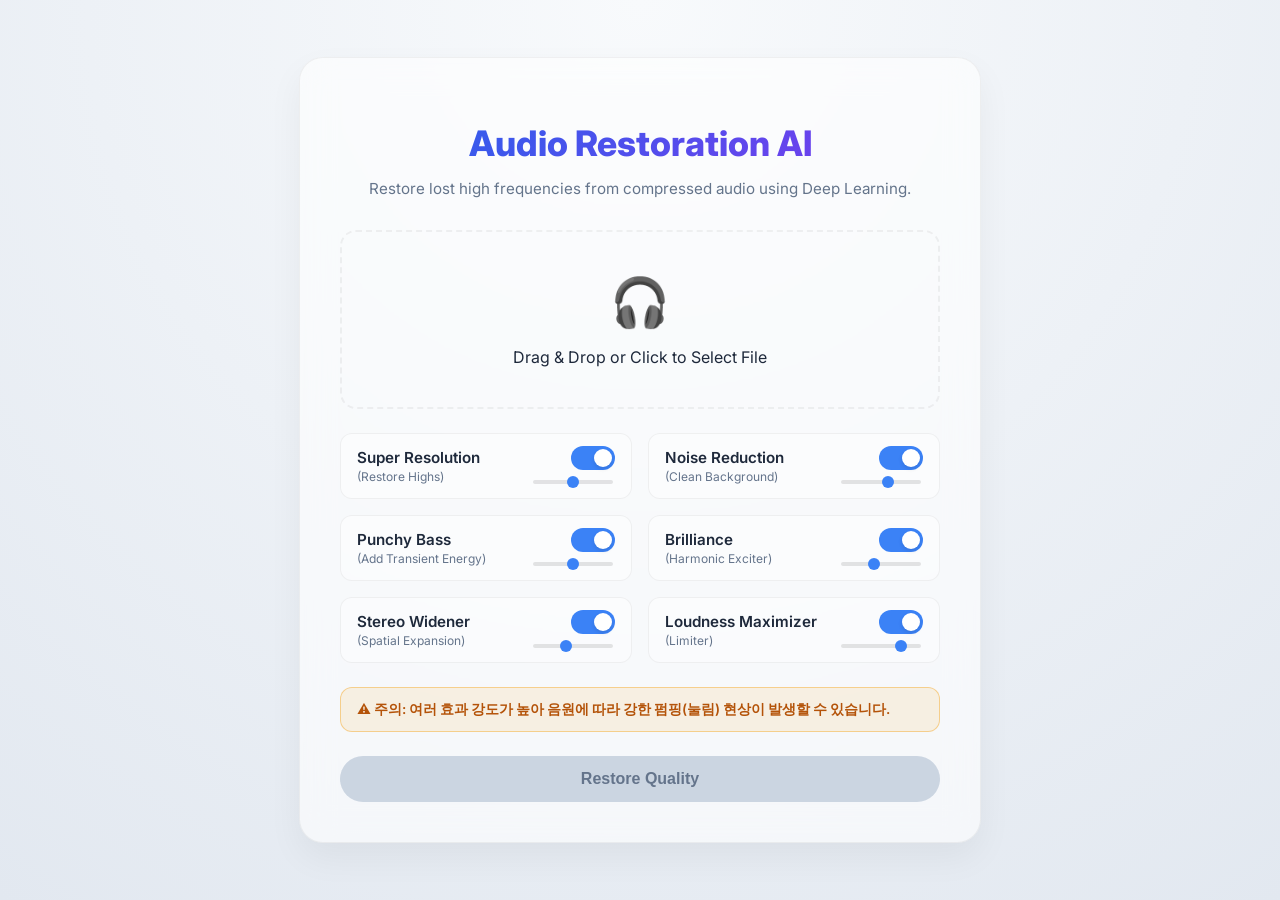
==== test/frontend/index.html @ c13a25f4 "Add files via upload" ====
<!DOCTYPE html>
<html lang="en">
<head>
    <meta charset="UTF-8">
    <meta name="viewport" content="width=device-width, initial-scale=1.0">
    <title>Audio Restoration AI</title>
    <link rel="manifest" href="./manifest.json">
    <link rel="stylesheet" href="index.css">
    <link href="https://fonts.googleapis.com/css2?family=Inter:wght@400;600;800&display=swap" rel="stylesheet">
</head>
<body>
    <div class="container">
        <h1>Audio Restoration AI</h1>
        <p class="subtitle">Restore lost high frequencies from compressed audio using Deep Learning.</p>
        
        <form id="upload-form">
            <div class="upload-area" id="drop-zone">
                <div class="icon">🎧</div>
                <div id="file-name-display">Drag & Drop or Click to Select File</div>
                <input type="file" id="audio-file" accept="audio/*" required>
            </div>
            
            <div class="options-grid">
                <label class="toggle-container">
                    <span>Super Resolution <small>(Restore Highs)</small></span>
                    <div class="control-group">
                        <label class="switch">
                            <input type="checkbox" id="opt-super-res" checked>
                            <span class="slider round"></span>
                        </label>
                        <input type="range" id="val-super-res" min="0" max="100" value="50" class="intensity-slider">
                    </div>
                </label>
                <label class="toggle-container">
                    <span>Noise Reduction <small>(Clean Background)</small></span>
                    <div class="control-group">
                        <label class="switch">
                            <input type="checkbox" id="opt-noise-reduction" checked>
                            <span class="slider round"></span>
                        </label>
                        <input type="range" id="val-noise-reduction" min="0" max="100" value="60" class="intensity-slider">
                    </div>
                </label>
                <label class="toggle-container">
                    <span>Punchy Bass <small>(Add Transient Energy)</small></span>
                    <div class="control-group">
                        <label class="switch">
                            <input type="checkbox" id="opt-punchy-bass" checked>
                            <span class="slider round"></span>
                        </label>
                        <input type="range" id="val-punchy-bass" min="0" max="100" value="50" class="intensity-slider">
                    </div>
                </label>
                <label class="toggle-container">
                    <span>Brilliance <small>(Harmonic Exciter)</small></span>
                    <div class="control-group">
                        <label class="switch">
                            <input type="checkbox" id="opt-brilliance" checked>
                            <span class="slider round"></span>
                        </label>
                        <input type="range" id="val-brilliance" min="0" max="100" value="40" class="intensity-slider">
                    </div>
                </label>
                <label class="toggle-container">
                    <span>Stereo Widener <small>(Spatial Expansion)</small></span>
                    <div class="control-group">
                        <label class="switch">
                            <input type="checkbox" id="opt-stereo" checked>
                            <span class="slider round"></span>
                        </label>
                        <input type="range" id="val-stereo" min="0" max="100" value="40" class="intensity-slider">
                    </div>
                </label>
                <label class="toggle-container">
                    <span>Loudness Maximizer <small>(Limiter)</small></span>
                    <div class="control-group">
                        <label class="switch">
                            <input type="checkbox" id="opt-limiter" checked>
                            <span class="slider round"></span>
                        </label>
                        <input type="range" id="val-limiter" min="0" max="100" value="80" class="intensity-slider">
                    </div>
                </label>
            </div>
            
            <div id="warning-box" class="warning-box" style="display: none;"></div>

            <button type="submit" id="submit-btn" class="primary-btn" disabled>Restore Quality</button>
        </form>

        <div class="loader-container" id="loader">
            <div class="loader"></div>
            <div class="status-text">Processing Audio with AI...</div>
        </div>

        <div class="result-area" id="result-area">
            <h3>Restoration Complete!</h3>
            
            <div id="analysis-report" class="analysis-report">
                <h4>📊 전문 마스터링 데이터 리포트</h4>
                <div class="metric">
                    <span class="label">체감 볼륨 (LUFS):</span>
                    <span id="metric-lufs" class="value">--</span>
                </div>
                <div class="metric">
                    <span class="label">다이내믹스 (Crest Factor):</span>
                    <span id="metric-crest" class="value">--</span>
                </div>
                <div class="metric">
                    <span class="label">위상 상관계수 (Phase Corr):</span>
                    <span id="metric-phase" class="value">--</span>
                </div>
                <div id="analysis-feedback" class="feedback-box"></div>
            </div>

            <p style="color: #64748b; font-size: 0.9rem; margin-top: 24px; margin-bottom: 8px;">Original Audio:</p>
            <audio id="original-player" class="audio-player" controls></audio>
            
            <p style="color: #64748b; font-size: 0.9rem; margin-top: 16px; margin-bottom: 8px;">Restored Audio:</p>
            <audio id="restored-player" class="audio-player" controls></audio>
            
            <a href="#" id="download-link" class="download-btn" download>📥 Download High-Quality Audio (.wav)</a>
        </div>
    </div>
    <script src="app.js"></script>
</body>
</html>
---- test/frontend/index.css ----
/* Glassmorphism & Soft Light Theme */
:root {
  --bg-color: #e2e8f0; /* Slate 200 - soft off-white/gray */
  --text-primary: #1e293b; /* Slate 800 */
  --accent-color: #3b82f6; /* Blue 500 */
  --accent-hover: #2563eb; /* Blue 600 */
  --glass-bg: rgba(255, 255, 255, 0.6); /* White glass with opacity */
  --glass-border: rgba(0, 0, 0, 0.05); /* Subtle dark border */
  --error: #ef4444;
}

body {
  margin: 0;
  padding: 0;
  background-color: var(--bg-color);
  color: var(--text-primary);
  font-family: 'Inter', -apple-system, sans-serif;
  min-height: 100vh;
  display: flex;
  flex-direction: column;
  justify-content: center;
  align-items: center;
  overflow-x: hidden;
  background: radial-gradient(circle at top, #f8fafc, #e2e8f0);
}

.container {
  width: 90%;
  max-width: 600px;
  background: var(--glass-bg);
  backdrop-filter: blur(16px);
  -webkit-backdrop-filter: blur(16px);
  border: 1px solid var(--glass-border);
  border-radius: 24px;
  padding: 40px;
  box-shadow: 0 15px 35px rgba(0, 0, 0, 0.05);
  text-align: center;
  transition: transform 0.3s ease, box-shadow 0.3s ease;
}

.container:hover {
  box-shadow: 0 20px 45px rgba(0, 0, 0, 0.08);
}

h1 {
  font-size: 2.2rem;
  margin-bottom: 8px;
  background: linear-gradient(135deg, #2563eb, #7c3aed);
  -webkit-background-clip: text;
  -webkit-text-fill-color: transparent;
  font-weight: 800;
}

p.subtitle {
  color: #64748b;
  margin-bottom: 32px;
  font-size: 0.95rem;
}

.upload-area {
  border: 2px dashed var(--glass-border);
  border-radius: 16px;
  padding: 40px 20px;
  cursor: pointer;
  transition: all 0.3s ease;
  position: relative;
  overflow: hidden;
  margin-bottom: 24px;
}

.upload-area:hover, .upload-area.dragover {
  border-color: var(--accent-color);
  background: rgba(59, 130, 246, 0.05);
}

.upload-area input[type="file"] {
  position: absolute;
  top: 0;
  left: 0;
  width: 100%;
  height: 100%;
  opacity: 0;
  cursor: pointer;
}

.upload-area .icon {
  font-size: 48px;
  margin-bottom: 16px;
}

.primary-btn {
  background: var(--accent-color);
  color: #fff;
  border: none;
  padding: 14px 28px;
  font-size: 1rem;
  font-weight: 600;
  border-radius: 50px;
  cursor: pointer;
  transition: background 0.3s ease, transform 0.2s ease;
  width: 100%;
  box-shadow: 0 4px 14px 0 rgba(59, 130, 246, 0.39);
}

.primary-btn:hover {
  background: var(--accent-hover);
  transform: translateY(-2px);
}

.primary-btn:active {
  transform: translateY(0);
}

.primary-btn:disabled {
  background: #cbd5e1;
  color: #64748b;
  cursor: not-allowed;
  transform: none;
  box-shadow: none;
}

/* Loading Animation */
.loader-container {
  display: none;
  margin-top: 24px;
}

.loader {
  border: 3px solid rgba(0,0,0,0.05);
  border-radius: 50%;
  border-top: 3px solid var(--accent-color);
  width: 24px;
  height: 24px;
  animation: spin 1s linear infinite;
  margin: 0 auto;
}

@keyframes spin {
  0% { transform: rotate(0deg); }
  100% { transform: rotate(360deg); }
}

/* Toggle Switches */
.options-grid {
  display: grid;
  grid-template-columns: 1fr 1fr;
  gap: 16px;
  text-align: left;
  margin-bottom: 24px;
}

@media (max-width: 480px) {
  .options-grid {
    grid-template-columns: 1fr;
  }
}

.toggle-container {
  display: flex;
  justify-content: space-between;
  align-items: center;
  background: rgba(255, 255, 255, 0.4);
  padding: 12px 16px;
  border-radius: 12px;
  border: 1px solid var(--glass-border);
}

.toggle-container span {
  font-size: 0.95rem;
  font-weight: 600;
  color: var(--text-primary);
  display: flex;
  flex-direction: column;
}

.toggle-container small {
  font-size: 0.75rem;
  font-weight: 400;
  color: #64748b;
  margin-top: 2px;
}

/* The switch - the box around the slider */
.switch {
  position: relative;
  display: inline-block;
  width: 44px;
  height: 24px;
  flex-shrink: 0;
}

.switch input { 
  opacity: 0;
  width: 0;
  height: 0;
}

.slider {
  position: absolute;
  cursor: pointer;
  top: 0;
  left: 0;
  right: 0;
  bottom: 0;
  background-color: #cbd5e1;
  transition: .4s;
}

.slider:before {
  position: absolute;
  content: "";
  height: 18px;
  width: 18px;
  left: 3px;
  bottom: 3px;
  background-color: white;
  transition: .4s;
  box-shadow: 0 2px 4px rgba(0,0,0,0.1);
}

input:checked + .slider {
  background-color: var(--accent-color);
}

input:checked + .slider:before {
  transform: translateX(20px);
}

/* Rounded sliders */
.slider.round {
  border-radius: 24px;
}

.slider.round:before {
  border-radius: 50%;
}

.control-group {
  display: flex;
  flex-direction: column;
  align-items: flex-end;
  gap: 8px;
}

.intensity-slider {
  -webkit-appearance: none;
  width: 80px;
  height: 4px;
  background: rgba(0, 0, 0, 0.1);
  border-radius: 2px;
  outline: none;
}

.intensity-slider::-webkit-slider-thumb {
  -webkit-appearance: none;
  appearance: none;
  width: 12px;
  height: 12px;
  border-radius: 50%;
  background: var(--accent-color);
  cursor: pointer;
}

.warning-box {
  background: rgba(245, 158, 11, 0.1);
  border: 1px solid rgba(245, 158, 11, 0.4);
  color: #b45309;
  padding: 12px 16px;
  border-radius: 12px;
  margin-bottom: 24px;
  font-size: 0.85rem;
  font-weight: 600;
  text-align: left;
  line-height: 1.4;
  animation: fadeIn 0.3s ease;
}

.warning-box.danger {
  background: rgba(239, 68, 68, 0.1);
  border-color: rgba(239, 68, 68, 0.4);
  color: #b91c1c;
}

@keyframes fadeIn {
  from { opacity: 0; transform: translateY(-5px); }
  to { opacity: 1; transform: translateY(0); }
}

/* Audio Analysis Report */
.analysis-report {
  background: var(--glass-bg);
  border: 1px solid var(--glass-border);
  border-radius: 12px;
  padding: 16px;
  margin: 20px 0;
  text-align: left;
  box-shadow: 0 4px 6px var(--shadow-color);
}

.analysis-report h4 {
  margin: 0 0 12px 0;
  color: var(--text-primary);
  font-size: 1rem;
}

.metric {
  display: flex;
  justify-content: space-between;
  margin-bottom: 8px;
  font-size: 0.9rem;
}

.metric .label {
  color: #64748b;
}

.metric .value {
  font-weight: 600;
  color: var(--text-primary);
}

.metric .value.warning {
  color: #b45309;
}

.metric .value.danger {
  color: #b91c1c;
}

.metric .value.good {
  color: #15803d;
}

.feedback-box {
  margin-top: 12px;
  padding-top: 12px;
  border-top: 1px dashed rgba(0,0,0,0.1);
  font-size: 0.85rem;
  color: #334155;
  line-height: 1.4;
}

.result-area {
  display: none;
  margin-top: 32px;
  text-align: left;
  border-top: 1px solid var(--glass-border);
  padding-top: 24px;
}

.audio-player {
  width: 100%;
  margin-top: 16px;
  outline: none;
}

.status-text {
  margin-top: 12px;
  font-size: 0.9rem;
  color: #64748b;
}

.download-btn {
  display: inline-block;
  margin-top: 16px;
  text-decoration: none;
  background: rgba(59, 130, 246, 0.1);
  color: var(--accent-color);
  font-weight: 600;
  padding: 10px 20px;
  border-radius: 8px;
  font-size: 0.9rem;
  transition: background 0.3s ease;
}

.download-btn:hover {
  background: rgba(59, 130, 246, 0.2);
}
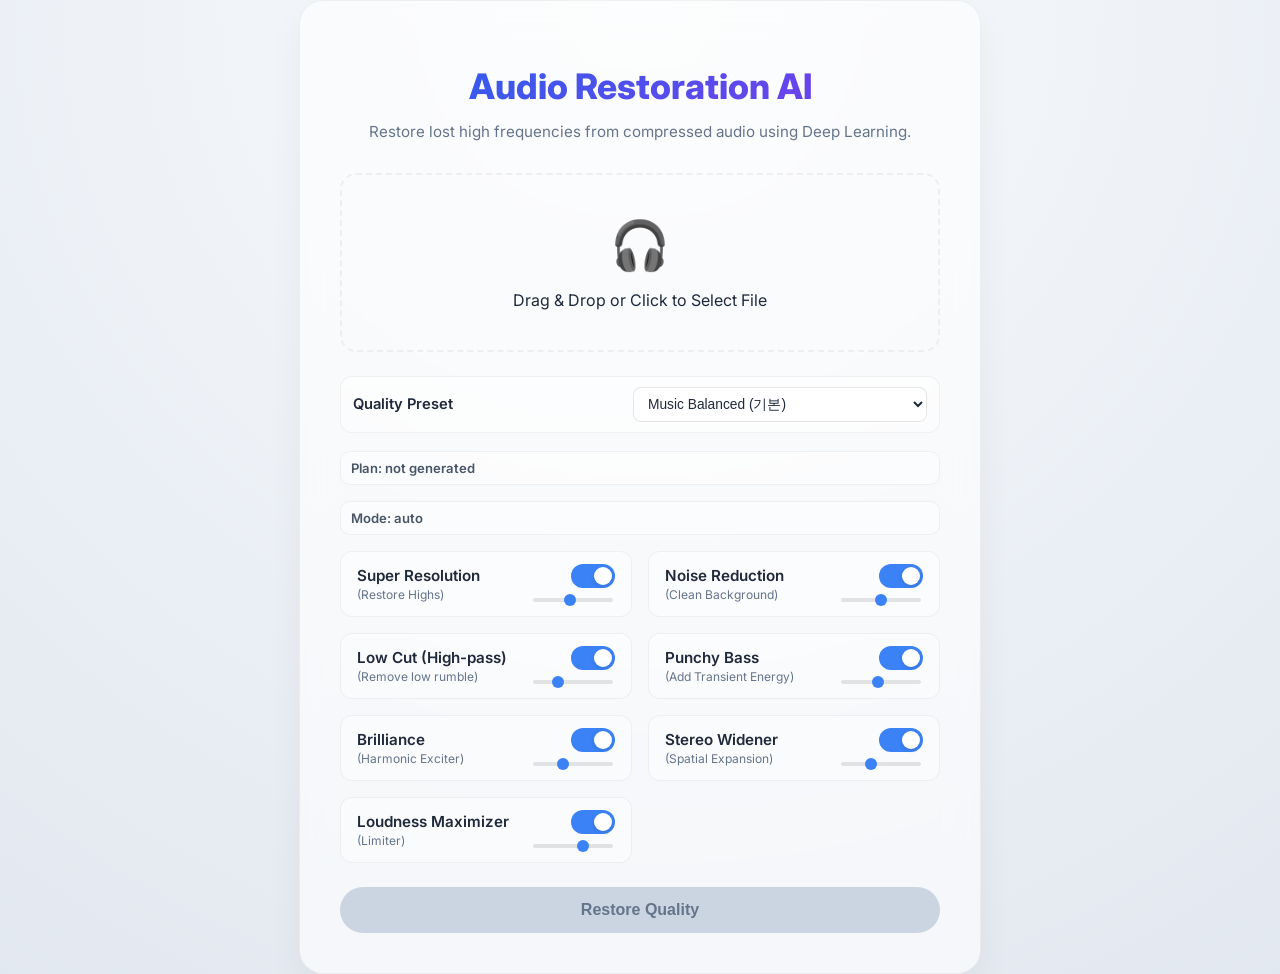
==== commit 2ae2ed66: "Add files via upload" ====
--- a/test/frontend/index.html
+++ b/test/frontend/index.html
@@ -19,6 +19,17 @@
                 <div id="file-name-display">Drag & Drop or Click to Select File</div>
                 <input type="file" id="audio-file" accept="audio/*" required>
             </div>
+
+            <div class="preset-row">
+                <label for="quality-preset">Quality Preset</label>
+                <select id="quality-preset">
+                    <option value="music_balanced" selected>Music Balanced (기본)</option>
+                    <option value="voice_clean">Voice Clean (보컬/대화)</option>
+                    <option value="compressed_repair">Compressed Repair (저비트레이트 복원)</option>
+                </select>
+            </div>
+            <div id="plan-source-badge" class="plan-source-badge">Plan: not generated</div>
+            <div id="processing-mode-badge" class="plan-source-badge">Mode: auto</div>
             
             <div class="options-grid">
                 <label class="toggle-container">
@@ -39,6 +50,16 @@
                             <span class="slider round"></span>
                         </label>
                         <input type="range" id="val-noise-reduction" min="0" max="100" value="60" class="intensity-slider">
+                    </div>
+                </label>
+                <label class="toggle-container">
+                    <span>Low Cut (High-pass) <small>(Remove low rumble)</small></span>
+                    <div class="control-group">
+                        <label class="switch">
+                            <input type="checkbox" id="opt-highpass" checked>
+                            <span class="slider round"></span>
+                        </label>
+                       <input type="range" id="val-highpass" min="20" max="200" value="80" class="intensity-slider">
                     </div>
                 </label>
                 <label class="toggle-container">
@@ -118,6 +139,13 @@
             
             <p style="color: #64748b; font-size: 0.9rem; margin-top: 16px; margin-bottom: 8px;">Restored Audio:</p>
             <audio id="restored-player" class="audio-player" controls></audio>
+
+            <div class="feedback-actions">
+                <button type="button" class="feedback-btn" data-feedback="good">👍 좋음</button>
+                <button type="button" class="feedback-btn" data-feedback="neutral">😐 보통</button>
+                <button type="button" class="feedback-btn" data-feedback="bad">👎 별로</button>
+            </div>
+            <div id="feedback-status" class="feedback-status"></div>
             
             <a href="#" id="download-link" class="download-btn" download>📥 Download High-Quality Audio (.wav)</a>
         </div>
--- a/test/frontend/index.css
+++ b/test/frontend/index.css
@@ -55,6 +55,63 @@
   color: #64748b;
   margin-bottom: 32px;
   font-size: 0.95rem;
+}
+
+.preset-row {
+  display: flex;
+  justify-content: space-between;
+  align-items: center;
+  gap: 12px;
+  margin-bottom: 18px;
+  background: rgba(255, 255, 255, 0.45);
+  border: 1px solid var(--glass-border);
+  border-radius: 12px;
+  padding: 10px 12px;
+}
+
+.preset-row label {
+  font-size: 0.92rem;
+  font-weight: 600;
+  color: var(--text-primary);
+}
+
+.preset-row select {
+  border: 1px solid rgba(0, 0, 0, 0.1);
+  border-radius: 8px;
+  background: #fff;
+  color: var(--text-primary);
+  font-size: 0.86rem;
+  padding: 8px 10px;
+}
+
+.plan-source-badge {
+  margin-bottom: 16px;
+  padding: 8px 10px;
+  border: 1px solid var(--glass-border);
+  border-radius: 10px;
+  font-size: 0.82rem;
+  font-weight: 600;
+  color: #475569;
+  background: rgba(255, 255, 255, 0.45);
+  text-align: left;
+}
+
+.plan-source-badge.external {
+  color: #065f46;
+  border-color: rgba(16, 185, 129, 0.35);
+  background: rgba(16, 185, 129, 0.12);
+}
+
+.plan-source-badge.fallback {
+  color: #92400e;
+  border-color: rgba(245, 158, 11, 0.35);
+  background: rgba(245, 158, 11, 0.12);
+}
+
+.plan-source-badge.mode-fast {
+  color: #1d4ed8;
+  border-color: rgba(59, 130, 246, 0.35);
+  background: rgba(59, 130, 246, 0.1);
 }
 
 .upload-area {
@@ -376,3 +433,29 @@
 .download-btn:hover {
   background: rgba(59, 130, 246, 0.2);
 }
+
+.feedback-actions {
+  margin-top: 12px;
+  display: flex;
+  gap: 8px;
+}
+
+.feedback-btn {
+  border: 1px solid var(--glass-border);
+  background: rgba(255, 255, 255, 0.6);
+  color: var(--text-primary);
+  padding: 8px 10px;
+  border-radius: 8px;
+  cursor: pointer;
+  font-size: 0.82rem;
+}
+
+.feedback-btn:hover {
+  background: rgba(59, 130, 246, 0.08);
+}
+
+.feedback-status {
+  margin-top: 8px;
+  font-size: 0.82rem;
+  color: #475569;
+}
